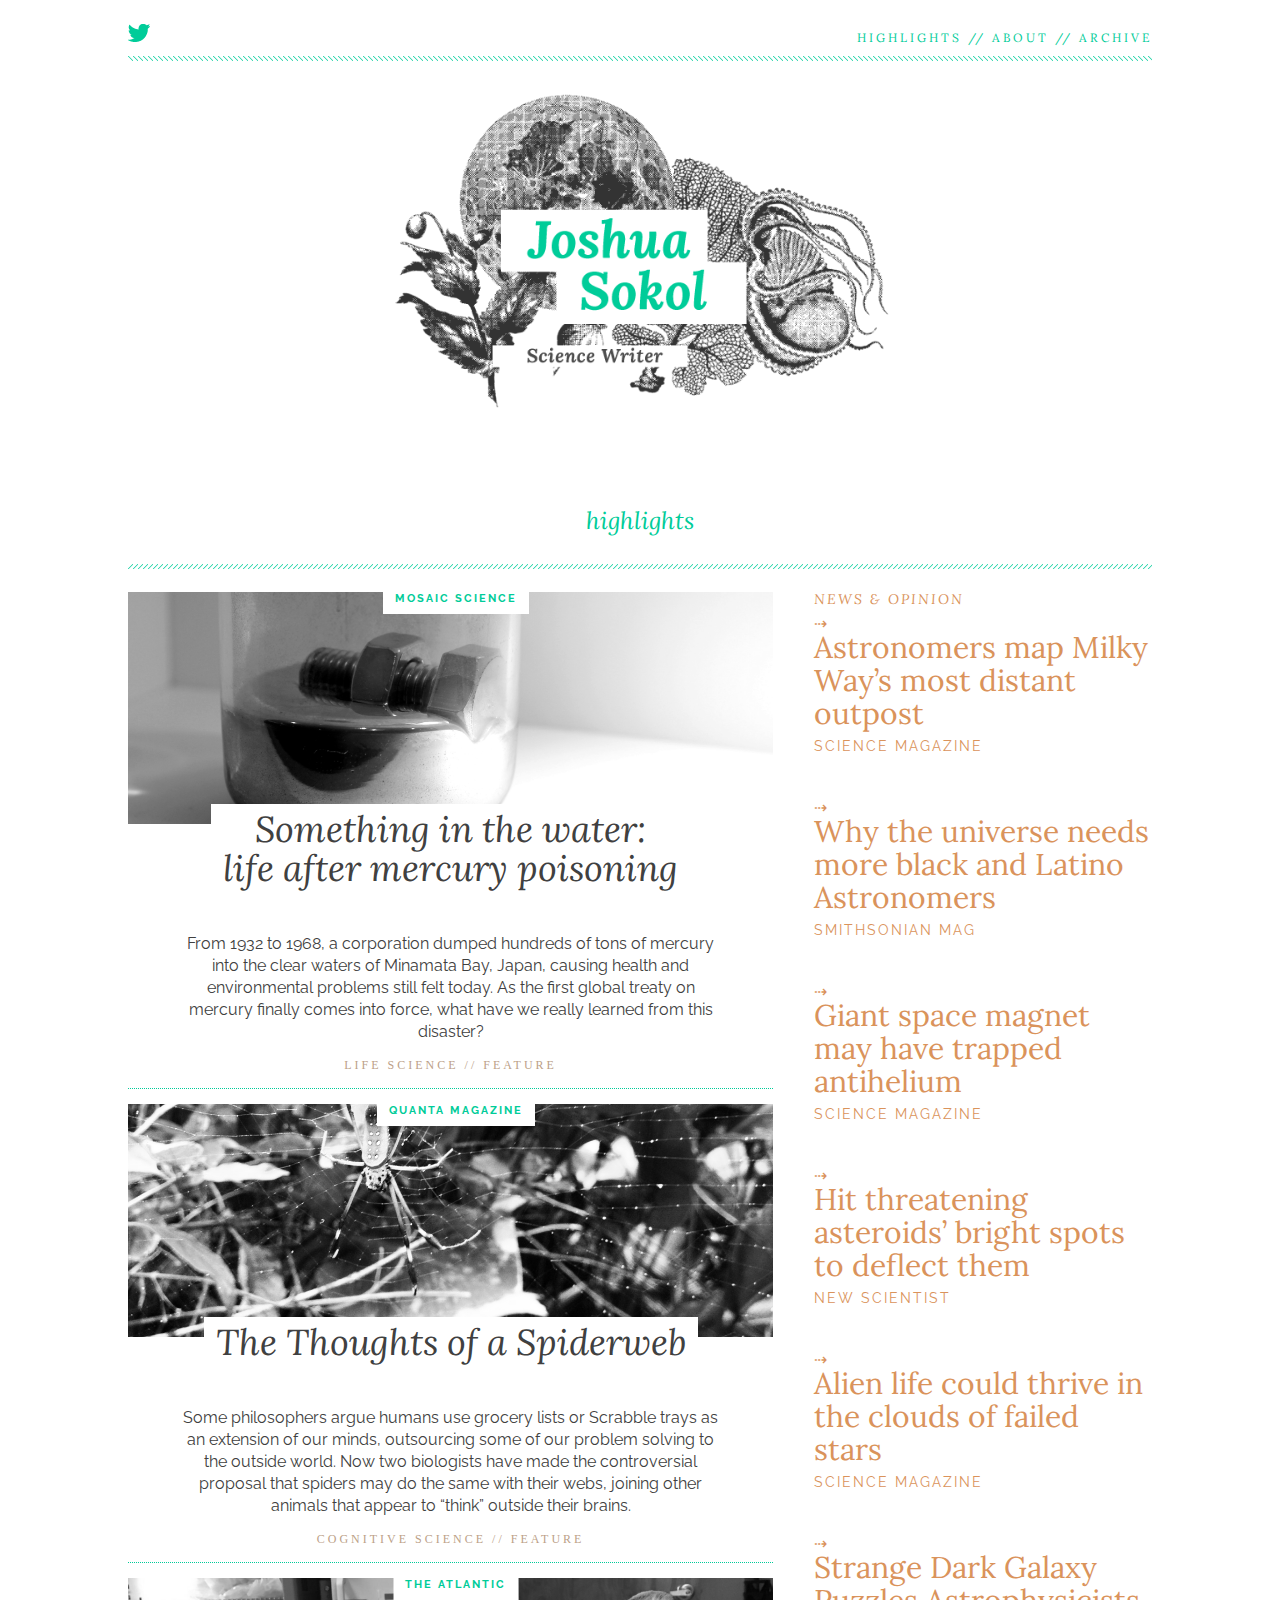
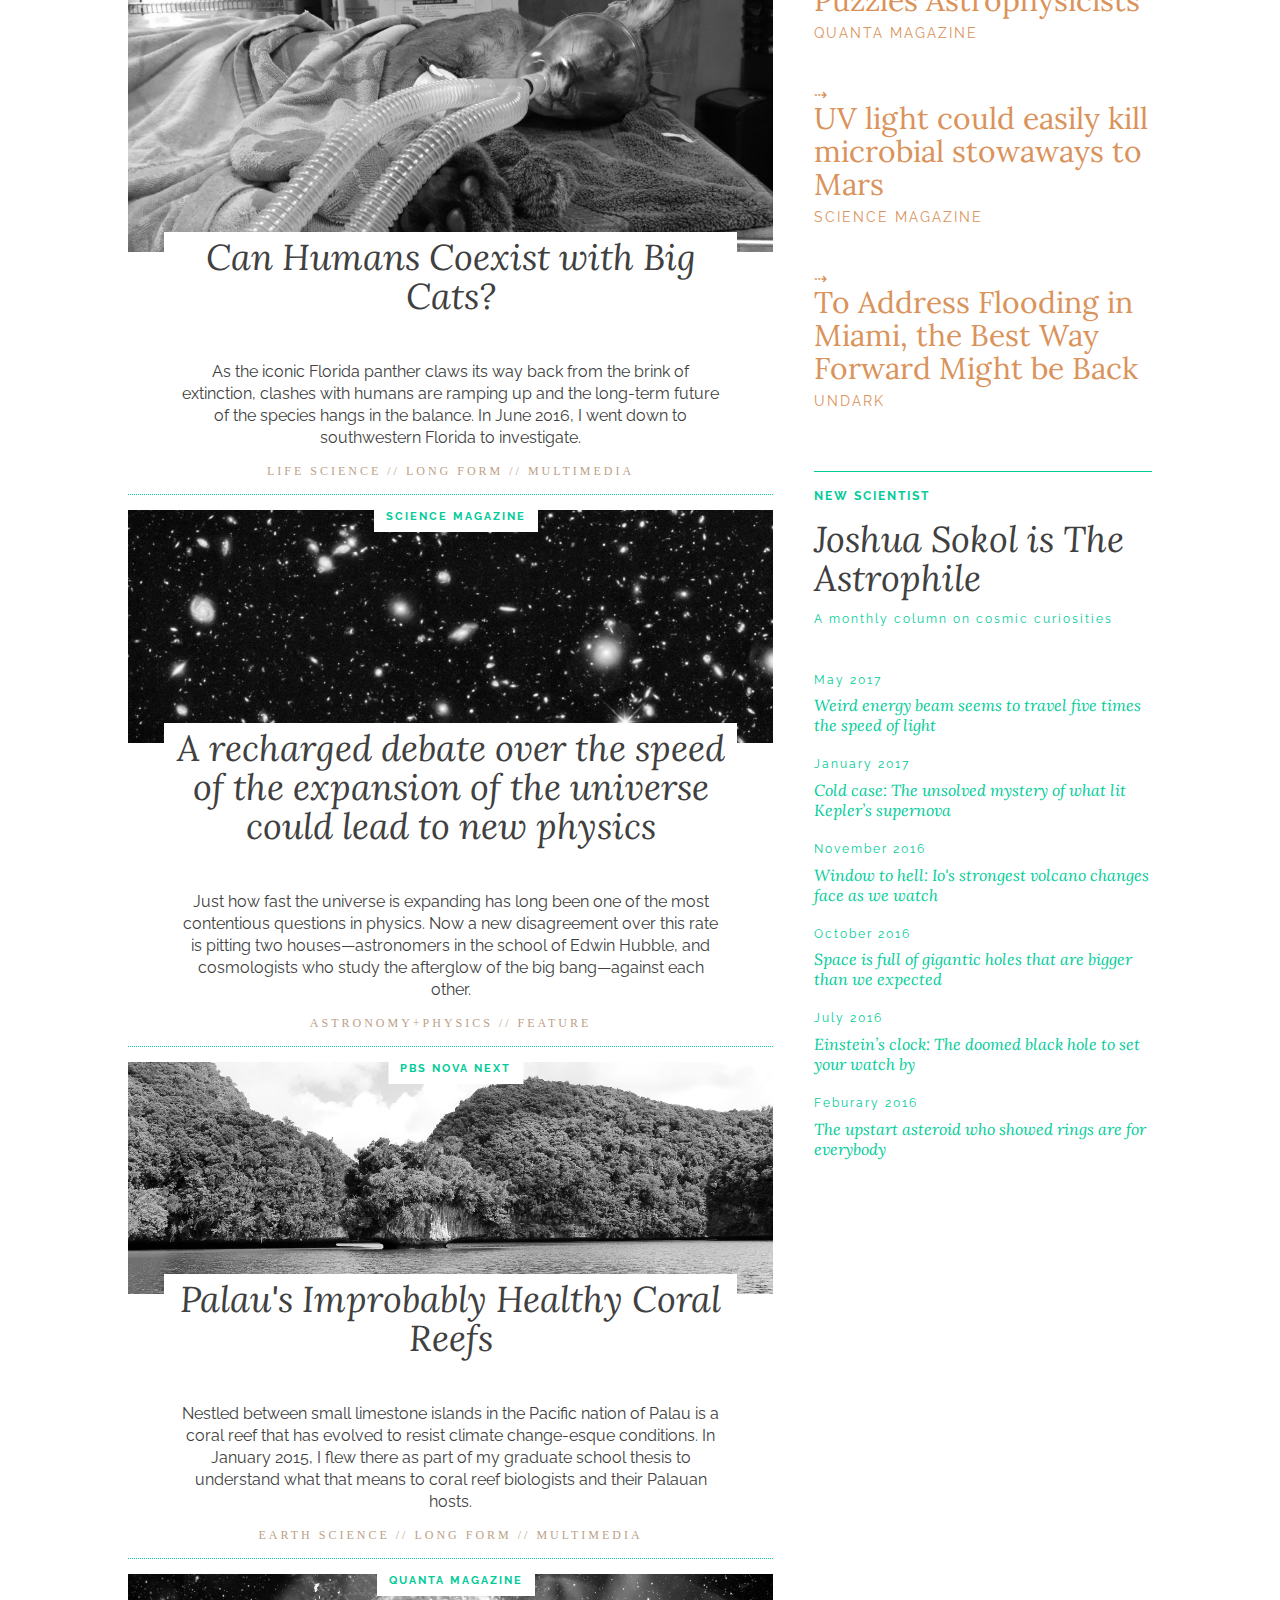
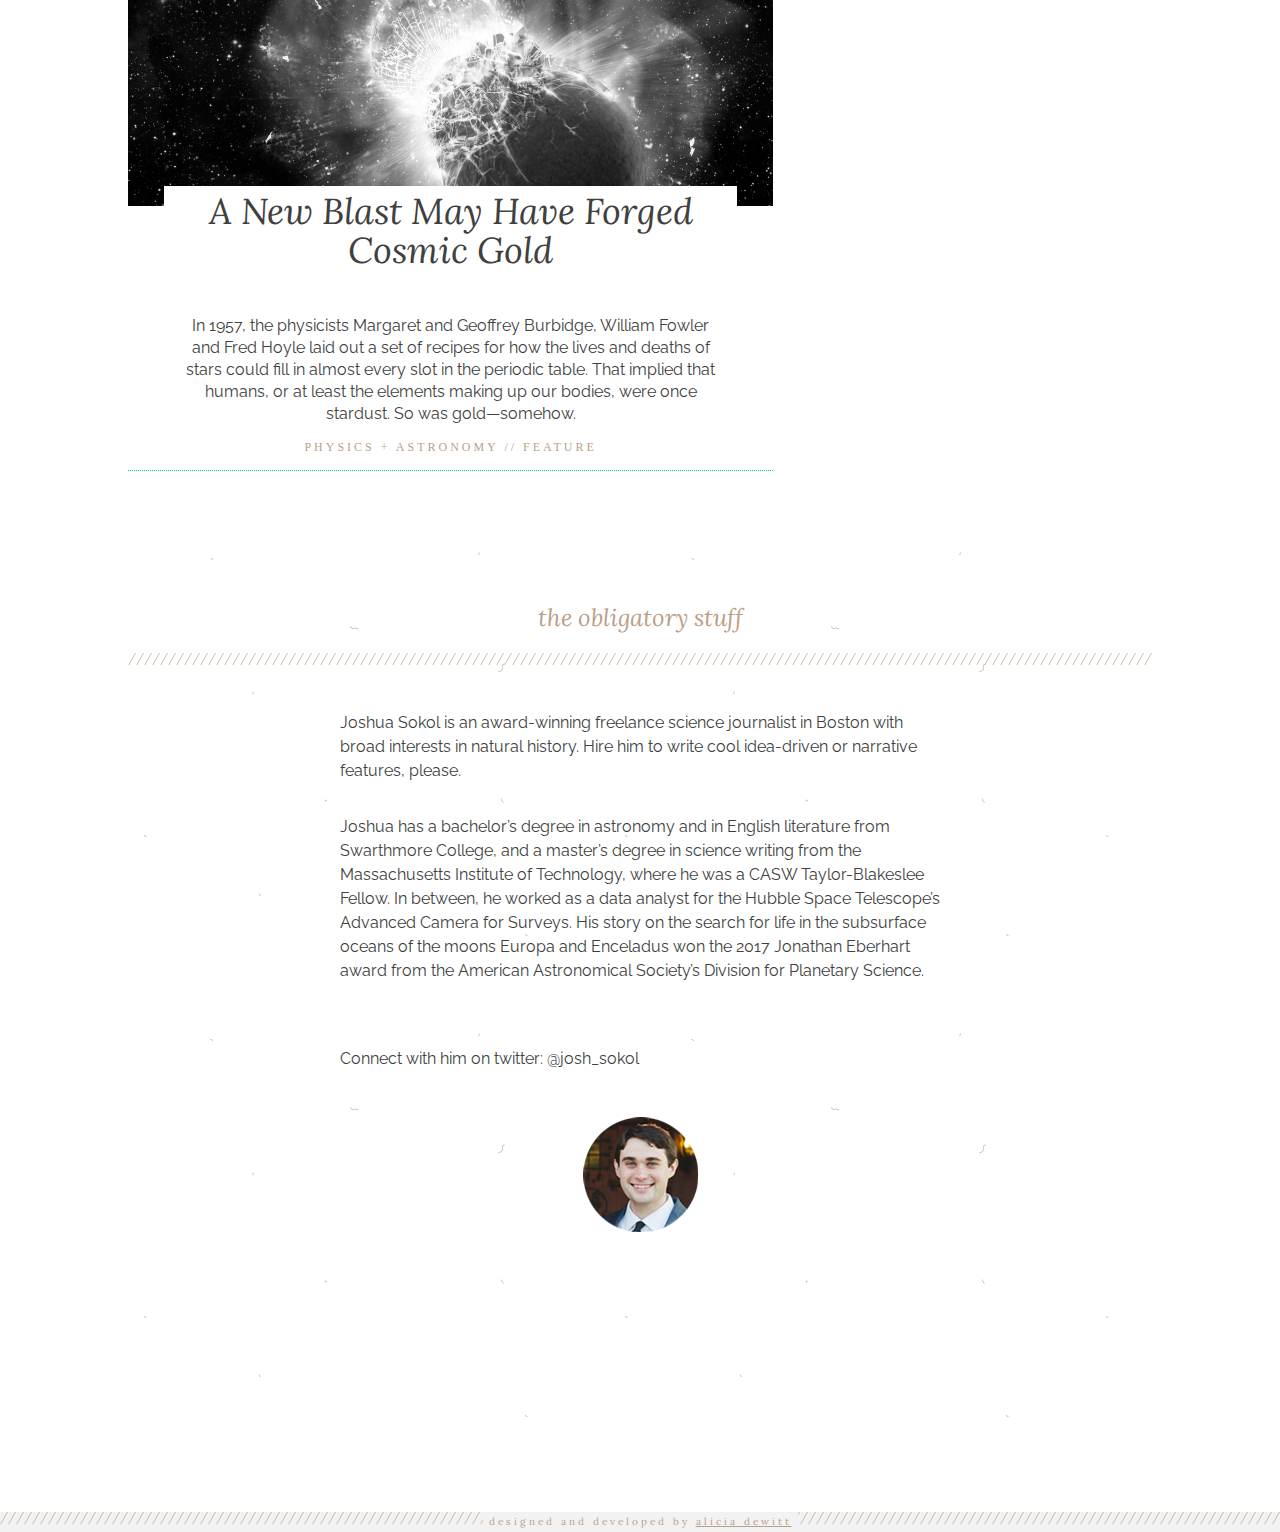
==== index.html @ a5b4899b "first commit" ====
<!DOCTYPE html>
<html>
  <head>
    <meta charset="utf-8">
    <title>Joshua Sokol: Science Writer</title>
    <link rel="stylesheet" type="text/css" href="styles/style.css">
    <link href="https://fonts.googleapis.com/css?family=Lora:400,400i|Raleway:600,400" rel="stylesheet">
    <meta name="viewport" content="width=device-width, initial-scale=1">
    <title></title>
  </head>
  <body>

    <div class='wrapper'>

      <div class="nav">
        <a target="_blank" href=https://twitter.com/josh_sokol><img src="images/Twitter_logo.png"></a>
        <h1 id="hide" class="disappear"><a href="index.html">Joshua Sokol: Science Writer</a></h1>
          <p><a href="#featured">highlights</a> // <a href="#about">about</a> // <a href="archive.html">archive</a></p>
        <hr class="nav">
      </div>

      <img id="banner" style="width:100%; max-width:500px; margin-top:90px;"src="images/header1.png">

      <div id="featured">

        <h2>highlights</h2>

        <hr class="featured">

        <div class="main">
          <div class="clipsA">
            <h3>Mosaic Science</h3>
            <a href="https://mosaicscience.com/story/mercury-poisoning-minamata-disaster-environment" target="_blank"><div class="fullWidth"><img src="images/minamata-mercury.jpg"></div></a>
            <h1><a href="https://mosaicscience.com/story/mercury-poisoning-minamata-disaster-environment" target="_blank">Something in the water:</br>life after mercury poisoning</a></h1>
            <p class="tease-text">From 1932 to 1968, a corporation dumped hundreds of tons of mercury into the clear waters of Minamata Bay, Japan, causing health and environmental problems still felt today. As the first global treaty on mercury finally comes into force, what have we really learned from this disaster?</p>
            <p class="tags">Life Science // Feature</p>
          </div>

          <div class="clipsA">
            <h3>Quanta Magazine</h3>
            <a href="https://www.quantamagazine.org/the-thoughts-of-a-spiderweb-20170523/" target="_blank"><div class="fullWidth"><img src="images/golden-orb-spdr.jpg"></div></a>
            <h1><a href="https://www.quantamagazine.org/the-thoughts-of-a-spiderweb-20170523/" target="_blank">The Thoughts of a Spiderweb</a></h1>
            <p class="tease-text">Some philosophers argue humans use grocery lists or Scrabble trays as an extension of our minds, outsourcing some of our problem solving to the outside world. Now two biologists have made the controversial proposal that spiders may do the same with their webs, joining other animals that appear to “think” outside their brains.</p>
            <p class="tags">Cognitive Science // Feature</p>
          </div>

        <div class="clipsA">
          <h3>The Atlantic</h3>
          <a href="https://www.theatlantic.com/science/archive/2017/03/panthropocene/518664/" target="_blank"><div class="fullWidth"><img src="images/panthropocene.jpg"></div></a>
          <h1><a href="https://www.theatlantic.com/science/archive/2017/03/panthropocene/518664/" target="_blank">Can Humans Coexist with Big Cats?</a></h1>
          <p class="tease-text">As the iconic Florida panther claws its way back from the brink of extinction, clashes with humans are ramping up and the long-term future of the species hangs in the balance. In June 2016, I went down to southwestern Florida to investigate.</p>
          <p class="tags">Life Science // Long Form // Multimedia</p>
        </div>

        <div id="news" class="from-archive">
          <h1 class="archive-h1">News &amp Opinion</h1>
          <div class="from-archive_feat-heads">
            <div class="archive-tease-container">
              <h1 class="large-tease"><a target="_blank" href="http://www.sciencemag.org/news/2017/10/astronomers-map-milky-way-s-most-distant-outpost?utm_source=newsfromscience&utm_medium=twitter&utm_campaign=mapmilkyway-15763">Astronomers map Milky Way’s most distant outpost</h1>
              <h2 class="archive-publication">Science Magazine</a></h2>
            </div>
            <div class="archive-tease-container">
              <h1 class="large-tease"><a target="_blank" href="https://www.smithsonianmag.com/science-nature/how-can-we-give-black-and-latino-astronomers-foundation-reach-stars-180960213/?no-ist">Why the universe needs more black and Latino Astronomers</h1>
              <h2 class="archive-publication">Smithsonian Mag</a></h2>
            </div>
            <div class="archive-tease-container">
              <h1 class="large-tease"><a target="_blank" href="http://www.sciencemag.org/news/2017/04/giant-space-magnet-may-have-trapped-antihelium-raising-idea-lingering-pools-antimatter">Giant space magnet may have trapped antihelium</h1>
              <h2 class="archive-publication">Science Magazine</a></h2>
            </div>
            <div class="archive-tease-container">
              <h1 class="large-tease"><a target="_blank" href="https://www.newscientist.com/article/mg23331104-500-hit-threatening-asteroids-bright-spots-to-deflect-them-from-earth/">Hit threatening asteroids’ bright spots to deflect them</h1>
              <h2 class="archive-publication">New Scientist</a></h2>
            </div>
            <div class="archive-tease-container">
              <h1 class="large-tease"><a target="_blank" href="http://www.sciencemag.org/news/2016/12/alien-life-could-thrive-clouds-failed-stars?utm_source=newsfromscience&utm_medium=twitter&utm_campaign=alienlife-9527">Alien life could thrive in the clouds of failed stars</h1>
              <h2 class="archive-publication">Science Magazine</a></h2>
            </div>
            <div class="archive-tease-container">
              <h1 class="large-tease"><a target="_blank" href="https://www.quantamagazine.org/massive-galaxy-made-of-dark-matter-puzzles-astrophysicists-20160927">Strange Dark Galaxy Puzzles Astrophysicists</h1>
              <h2 class="archive-publication">Quanta Magazine</a></h2>
            </div>
            <div class="archive-tease-container">
              <h1 class="large-tease"><a target="_blank" href="http://www.sciencemag.org/news/2017/03/uv-light-could-easily-kill-microbial-stowaways-mars">UV light could easily kill microbial stowaways to Mars</h1>
              <h2 class="archive-publication">Science Magazine</a></h2>
            </div>
            <div class="archive-tease-container">
              <h1 class="large-tease"><a target="_blank" href="https://undark.org/article/miami-flood-climate-change-waterways-everglades/">To Address Flooding in Miami, the Best Way Forward Might be Back</h1>
              <h2 class="archive-publication">Undark</a></h2>
            </div>
          </div>
        </div>

        <div class="clipsA">
          <h3>Science Magazine</h3>
          <a href="https://www.sciencemag.org/news/2017/03/recharged-debate-over-speed-expansion-universe-could-lead-new-physics" target="_blank"><div class="fullWidth"><img src="images/HubbleUltraDeepField.jpg"></div></a>
          <h1><a href="https://www.sciencemag.org/news/2017/03/recharged-debate-over-speed-expansion-universe-could-lead-new-physics" target="_blank">A recharged debate over the speed of the expansion of the universe could lead to new physics</a></h1>
          <p class="tease-text">Just how fast the universe is expanding has long been one of the most contentious questions in physics. Now a new disagreement over this rate is pitting two houses&mdash;astronomers in the school of Edwin Hubble, and cosmologists who study the afterglow of the big bang&mdash;against each other.</p>
          <p class="tags">Astronomy+Physics // Feature</p>
        </div>

        <div class="clipsA">
          <h3>PBS NOVA Next</h3>
          <a href="https://www.pbs.org/wgbh/nova/next/nature/acidic-coral-refugia/" target="_blank"><div class="fullWidth"><img src="images/palau-reefs.jpg"></div></a>
          <h1><a href="https://www.pbs.org/wgbh/nova/next/nature/acidic-coral-refugia/" target="_blank">Palau's Improbably Healthy Coral Reefs</a></h1>
          <p class="tease-text">Nestled between small limestone islands in the Pacific nation of Palau is a coral reef that has evolved to resist climate change-esque conditions. In January 2015, I flew there as part of my graduate school thesis to understand what that means to coral reef biologists and their Palauan hosts.</p>
          <p class="tags">Earth Science // Long Form // Multimedia</p>
        </div>

        <div class="clipsA">
          <h3>Quanta Magazine</h3>
          <a href="https://www.quantamagazine.org/20170323-where-did-gold-come-from-neutron-stars-or-supernovas/" target="_blank"><div class="fullWidth"><img src="images/cfa-harvard-gold.jpg"></div></a>
          <h1><a href="https://www.quantamagazine.org/20170323-where-did-gold-come-from-neutron-stars-or-supernovas/" target="_blank">A New Blast May Have Forged Cosmic Gold</a></h1>
          <p class="tease-text">In 1957, the physicists Margaret and Geoffrey Burbidge, William Fowler and Fred Hoyle laid out a set of recipes for how the lives and deaths of stars could fill in almost every slot in the periodic table. That implied that humans, or at least the elements making up our bodies, were once stardust. So was gold&mdash;somehow.</p>
          <p class="tags">Physics + Astronomy // Feature</p>
        </div>

        <div id="astrophile" class="threeColumn">
          <div class="indivColumn">
            <h3>New Scientist</h3>
            <h1><a href="https://www.newscientist.com/article-type/astrophile/" target="_blank">Joshua Sokol is The Astrophile</a></h1>
            <p>A monthly column on cosmic curiosities</p>
            <br><br>
          </div>
          <div class="indivColumn">
            <p>May 2017</p>
            <h2><a href="https://www.newscientist.com/article/2131889-weird-energy-beam-seems-to-travel-five-times-the-speed-of-light/" target="_blank">Weird energy beam seems to travel five times the speed of light</a></h2>
            <p>January 2017</p>
            <h2><a href="https://www.newscientist.com/article/2118054-cold-case-the-unsolved-mystery-of-what-lit-keplers-supernova/" target="_blank">Cold case: The unsolved mystery of what lit Kepler’s supernova</a></h2>
            <p>November 2016</p>
            <h2><a href="https://www.newscientist.com/article/2113305-window-to-hell-ios-strongest-volcano-changes-face-as-we-watch/" target="_blank">Window to hell: Io's strongest volcano changes face as we watch</a></h2>
          </div>
          <div class="indivColumn">
            <p>October 2016</p>
            <h2><a href="https://www.newscientist.com/article/2109398-space-is-full-of-gigantic-holes-that-are-bigger-than-we-expected/" target="_blank">Space is full of gigantic holes that are bigger than we expected</a></h2>
            <p>July 2016</p>
            <h2><a href="https://www.newscientist.com/article/2097722-einsteins-clock-the-doomed-black-hole-to-set-your-watch-by/" target="_blank">Einstein’s clock: The doomed black hole to set your watch by</a></h2>
            <p>Feburary 2016</p>
            <h2><a href="https://www.newscientist.com/article/2121755-the-upstart-asteroid-who-showed-rings-are-for-everybody/" target="_blank">The upstart asteroid who showed rings are for everybody</a></h2>
          </div>
        </div>

      </div>

      </div>

      <div id="about">
        <h2>the obligatory stuff</h2>
        <hr class="about">
        <p>Joshua Sokol is an award-winning freelance science journalist in Boston with broad interests in natural history. Hire him to write cool idea-driven or narrative features, please.</p>
        <p>Joshua has a bachelor’s degree in astronomy and in English literature from Swarthmore College, and a master’s degree in science writing from the Massachusetts Institute of Technology, where he was a CASW Taylor-Blakeslee Fellow. In between, he worked as a data analyst for the Hubble Space Telescope’s Advanced Camera for Surveys. His story on the search for life in the subsurface oceans of the moons Europa and Enceladus won the 2017 Jonathan Eberhart award from the American Astronomical Society’s Division for Planetary Science.<p>
        <p>Connect with him on twitter: <a target="_blank" href="https://twitter.com/josh_sokol">@josh_sokol</a></p>
        <img class="about_headshot-img" width="115px"src="images/headshot1.png">
      </div>

      <div class="footer">
        <p>designed and developed by <a target="_blank" href="http://www.aliciadewitt.com/">alicia dewitt</a></p>
      </div>

    </div>

    <script src="scripts/scrolling.js"></script>

  </body>
</html>
---- styles/style.css ----
* {
  text-rendering: optimizeLegibility;
  -webkit-font-smoothing: antiAliased;
}
.wrapper {
  width: 100%;
  box-sizing: border-box;
  display: flex;
  flex-direction: column;
  align-items: center;
  position: absolute;
  top:0;
  left:0;
}

h1{
  font-family: 'Lora', serif;
  font-weight: 400;
  font-size: 36pt;
  line-height: 39pt;
  color: #404040;
}
h2{
  margin-top:130px;
  width: 100%;
  text-align: center;
  font-family: 'Lora', serif;
  font-weight: 400;
  font-size: 18pt;
  font-style: italic;
  color: #00cc99;
}

h2 a:link{
  color: #00cc99;
  text-decoration: none;
}
h2 a:visited{
  color: #00cc99;
  text-decoration: none;
}
h2 a:hover{
  color: #404040;
  text-decoration: underline;
}

a:link{
  color: #404040;
}

/*Styling for header and navigation*/

div.nav{
  height: auto;
  width: 100%;
  background-color: #fff;
  position: fixed;
  display: flex;
  flex-direction: column;
  flex-wrap:nowrap;
  justify-content: space-between;
  align-items: center;
  padding-top: 20px;
  box-sizing: border-box;
  z-index: 1000;
  left:0;
  right:0;
  margin:auto;
}

.nav h1{
  font-family: 'Lora', serif;
  font-weight: 400;
  font-size: 9pt;
  letter-spacing: 3px;
  text-transform: uppercase;
  line-height: 9pt;
  padding-top: 10px;
  margin:0;
  color: #00cc99;
}
.appear {
  animation-name: fadein;
  animation-duration: 1.5s;
}
@keyframes fadein {
  0% {opacity: 0;}
  25% {opacity: 0;}
  50% {opacity: .75;}
  100% {opacity: 1;}
}
.disappear {
  visibility: hidden;
}

.nav a:link{
  font-family: 'Lora', serif;
  font-size: 9pt;
  line-height: 9pt;
  text-transform: uppercase;
  letter-spacing: 3px;
  color: #00cc99;
  text-decoration: none;
}
.nav a:visited{
  color: #00cc99;
  text-decoration: none;
}
.nav a:hover{
  color: #404040;
  text-decoration: underline;
}
.nav p{
  font-family: 'Lora', serif;
  font-size: 9pt;
  line-height: 9pt;
  text-transform: uppercase;
  letter-spacing: 3px;
  color: #00cc99;
}
.nav img{
  width:22px;
  height: 19px;
  max-width: 100%;
}

#featured{
  display: flex;
  flex-wrap: wrap;
  padding-top: 61px;
}

div.clipsA{
  width: 100%;
  display: flex;
  flex-direction: column;
  flex-wrap: nowrap;
  align-items: center;
  padding: 15px 0px 0px 0px;
  margin-bottom: 30px;
}

.clipsA h1 {
  font-family: 'Lora', serif;
  font-style: italic;
  font-weight: 400;
  font-size: 34px;
  text-align: center;
  line-height: 40px;
  color: #404040;
  background-color: #fff;
  display: inline;
  position: relative;
  margin-top: -20px;
  z-index: 200;
  padding: 6px 12px;
  max-width: 85%;
}
.clipsA h3 {
  font-family: 'Raleway', sans-serif;
  text-transform: uppercase;
  font-size: 8pt;
  letter-spacing: 2px;
  text-align: center;
  line-height: 20px;
  color: #00cc99;
  background-color: #fff;
  margin-top:-10px;
  left: 50%;
  transform: translateX(-50%);
  padding: 6px 12px;
  z-index: 100;
  position: absolute;
}
p.tags{
  text-transform: uppercase;
  text-align: center;
  color: #bc9f88;
  letter-spacing: 3px;
  font-size: 9pt;
  padding: 0px 0px 15px 0px;
  margin: auto;
  width:85%;
  border-bottom: 1.2px dotted #00cc99;
}
p.tease-text {
  font-family: 'Raleway', sans-serif;
  font-size: 16px;
  text-align: center;
  line-height: 22px;
  color: #404040;
  padding: 15px 0px;
  width: 85%;
  margin:auto;
}
.clipsA h1 a:link{
  color: #404040;
  text-decoration: none;
  font-weight: 400;
}
.clipsA h1 a:visited{
  color: #404040;
  text-decoration: none;
  font-weight: 400;
}
.clipsA h1 a:hover{
  color: #da935b;
  text-decoration: underline;
  font-weight: 400;
}

div.fullWidth{
  width: 100%;
  height: auto;
  background-color: #00cc99;
  margin-top: 0;
  z-index: 50;
  position: relative;
}
div.fullWidth img{
  width:100%;
  height:auto;
  filter: grayscale(100%);
  display: block;
  transition-duration: .5s;
}
div.fullWidth img:hover{
  width:100%;
  height:auto;
  filter: grayscale(100%);
  opacity: .5;
}

/*the big from-the-archive teases*/
.from-archive {
  width: 85%;
  margin: auto;
  padding: 15px 0px;
}

.archive-h1 {
  text-transform: uppercase;
  font-size: 14px;
  font-style: italic;
  font-family: 'Lora', serif;
  margin-top: 0;
  line-height: 14px;
  letter-spacing: 2px;
  color: #da935b;
}

.large-tease {
  font-size: 24px;
  font-family: 'Lora', serif;
  color: #da935b;
  line-height: 1.1;
  font-weight: 200;
  margin: 0;
}

.large-tease::before {
  content: '⇢';
  display: block;
  font-size: 16px;
  line-height: 16px;
  color: #da935b;
}

.from-archive h2 {
  margin: 0;
  font-family: 'Raleway', sans-serif;
  font-size: 14px;
  font-style: normal;
  text-align: left;
  padding: 8px 0px 45px 0px;
  text-transform: uppercase;
  letter-spacing: 2px;
}

.from-archive a:link {
  text-decoration: none;
  color: #da935b;
}

.from-archive a:visited {
  text-decoration: none;
  color: #da935b;
}

.from-archive a:hover {
  text-decoration: none;
  background-color: #da935b;
  color: #fff;
}

/*This is the styling for astrophile*/
div.threeColumn{
  display:flex;
  flex-direction: row;
  flex-wrap: wrap;
  width: 85%;
  margin:auto;
  justify-content: space-between;
  padding:30px 0px 15px 0px;
}
div.threeColumn h1{
  font-family: 'Lora', serif;
  font-style: italic;
  font-weight: 400;
  font-size: 24pt;
  text-align: left;
  line-height: 28pt;
  color: #404040;
  margin:0;
  padding: 6px 0px 12px 0px;
}
div.threeColumn h1 a:link{
  color:#404040;
  text-decoration: none;
}
div.threeColumn h1 a:visited{
  color:#404040;
  text-decoration: none;
}
div.threeColumn h1 a:hover{
  color:#00cc99;
  text-decoration: underline;
}
div.threeColumn h2 {
  text-align: left;
  font-family: 'Lora', serif;
  font-weight: 400;
  font-size: 12pt;
  font-style: italic;
  color: #00cc99;
  margin:0;
  padding-bottom:20px;
}
div.threeColumn h3{
  font-family: 'Raleway', sans-serif;
  text-transform: uppercase;
  font-size: 9pt;
  letter-spacing: 2px;
  text-align: left;
  line-height: 14pt;
  color: #00cc99;
  padding-bottom: 6pt;
  margin:0;
}
div.threeColumn p{
  font-family: 'Raleway', sans-serif;
  text-align: left;
  line-height: 14pt;
  color: #00cc99;
  letter-spacing: 2px;
  font-size: 9pt;
  padding-bottom: 6px;;
  margin: 0;
}

/*This is styling for the bio*/
#about{
  background-image: url("../images/about-background.png");
  width: 100%;
  min-height: 100vh;
  margin-top: 40px;
  padding-top: 61px;
  display: flex;
  flex-direction: column;
  align-items: center;
  margin-bottom: 60px;
  position: relative;
}
#about h2{
  color:#bc9f88;
}
#about p{
  font-size: 16px;
  line-height: 1.5;
  font-family: 'Raleway', sans-serif;
  color: #404040;
  width: 85%;
  max-width: 600px;
  padding:0px 15px;
}
.about_headshot-img {
  margin: 30px auto;
}
#about a:link{
  color: #404040;
  text-decoration: none;
}
#about a:visited{
  color: #404040;
  text-decoration: none;
}
#about a:hover{
  color: #bc9f88;
  text-decoration: none;
}

/*styling for all HRs*/
hr.featured {
  width:100%;
  height: 5px;
  background: url("../images/hr1.png") repeat-x 0 0;
  border: 0;
}
hr.nav {
  width:100%;
  height: 5px;
  padding: 0;
  margin:0;
  background: url("../images/hr2.png") repeat-x 0 0;
  border: 0;
}
hr.about {
  width:100%;
  height: 12px;
  padding: 0;
  margin: 0 0 30px 0;
  background: url("../images/hr3.png") repeat-x 0 0;
  border: 0;
}

/*styling for credit aliciadewitt.com*/
div.footer {
  background-color: #f2f2f2;
  background-image: url(../images/hr3.png);
  background-repeat: repeat-x;
  width: 100%;
  position:absolute;
  bottom:0;
  height:auto;
  display:flex;
  flex-direction: column;
  align-items: center;
  justify-content: center;
}
div.footer p{
  margin:0;
  font-family: 'Lora', serif;
  font-size: 10px;
  line-height: 20px;
  padding: 0px 6px;
  letter-spacing: 3px;
  color: #bc9f88;
  background-color: #f2f2f2;
  text-align: center;
}
div.footer a:link{
  color: #bc9f88;
}
div.footer a:visited{
  color: #bc9f88;
}
div.footer a:hover{
  color: #404040;
}


@media only screen and (min-width: 768px) {
  /* For tablets: */

  /*Styling for navgation*/
  div.nav{
    width: 90%;
    flex-direction: row;
    flex-wrap: wrap;
    justify-content: space-between;
    align-items: baseline;
  }
  div.nav h1{
    padding-top:0px;
  }

  /*Styling for biggest container*/
  #featured {
    width: 90%;
    margin:auto;
    display: flex;
    flex-direction: row;
    justify-content: space-between;
  }

  h2 {
    margin-top: 30px;
  }

  /*styling for from-the-archive big teases*/
  .from-archive {
    width: 100%;
  }
  .from-archive_feat-heads {
    display: flex;
    flex-wrap: wrap;
    flex-direction: row;
    width: 100%;
    justify-content: space-between;
  }
  .archive-tease-container {
    width: 48%;
  }
  .large-tease {
    font-size: 30px;
  }

  /*stlying for Astrophile*/
  div.threeColumn {
    width:100%;
    margin:auto;
  }
  div.threeColumn h1 {
    font-size: 36px;
    line-height: 39px;
  }
  div.indivColumn {
    width:30%;
  }

  /*stlying for featured clips divs*/
  .clipsA{
    margin:auto;
  }

  /*stlying for featured clips typography*/
  .clipsA h1 {
    font-size: 36px;
    line-height: 39px;
  }
  p.clipsA {
    font-family: 'Raleway', sans-serif;
    padding: 15px 0px 5px 0px;
    width: 100%;
  }
  p.tags {
    width: 100%;
  }

  /*Styling for bio part*/
  #about{
    width:90%;
  }

  @media only screen and (min-width: 1100px) {
      /* For desktop: */

      /*Styling for header and navigation*/
      div.nav{
        width: 80%;
        z-index: 500;
      }
      h1.center{
        position: sticky;
      }

      /*styling for the meat of the page*/
      #featured {
        display: flex;
        flex-direction: row;
        flex-wrap: wrap;
        justify-content: space-between;
        align-items: flex-start;
        width: 80%;
        position: relative;
      }
      .main {
        width: 100%;
        padding: 0px;
        display: flex;
        flex-direction: row;
        flex-wrap: wrap;
      }

      p.tags {
        width: 100%;
      }

      /*stlying for individual featured clips divs*/
      div.clipsA {
        width: 63%;
        margin: 0;
      }

      .clipsA h3 {
        left: 32%;
      }

      /*From the archive*/
      .from-archive {
        display: block;
        width: 33%;
        right: 0;
        position: absolute;
      }
      .from-archive_feat-heads {
        display: block;
      }
      .archive-tease-container {
        width: 100%;
      }

      /*stlying for Astrophile*/

      div.threeColumn{
        width: 33%;
        position: absolute;
        right: 0;
        top: 1000px;
        margin: 15px 0px;
        padding: 15px 0px;
        display: flex;
        flex-direction: column;
        border-top: 1px solid #00cc99;
      }
      div.threeColumn h1{
        font-size: 36px;
        line-height: 39px;
      }
      div.indivColumn{
        width:100%;
      }

      /*stlying for Bio*/
      #about{
        width: 80%;
      }
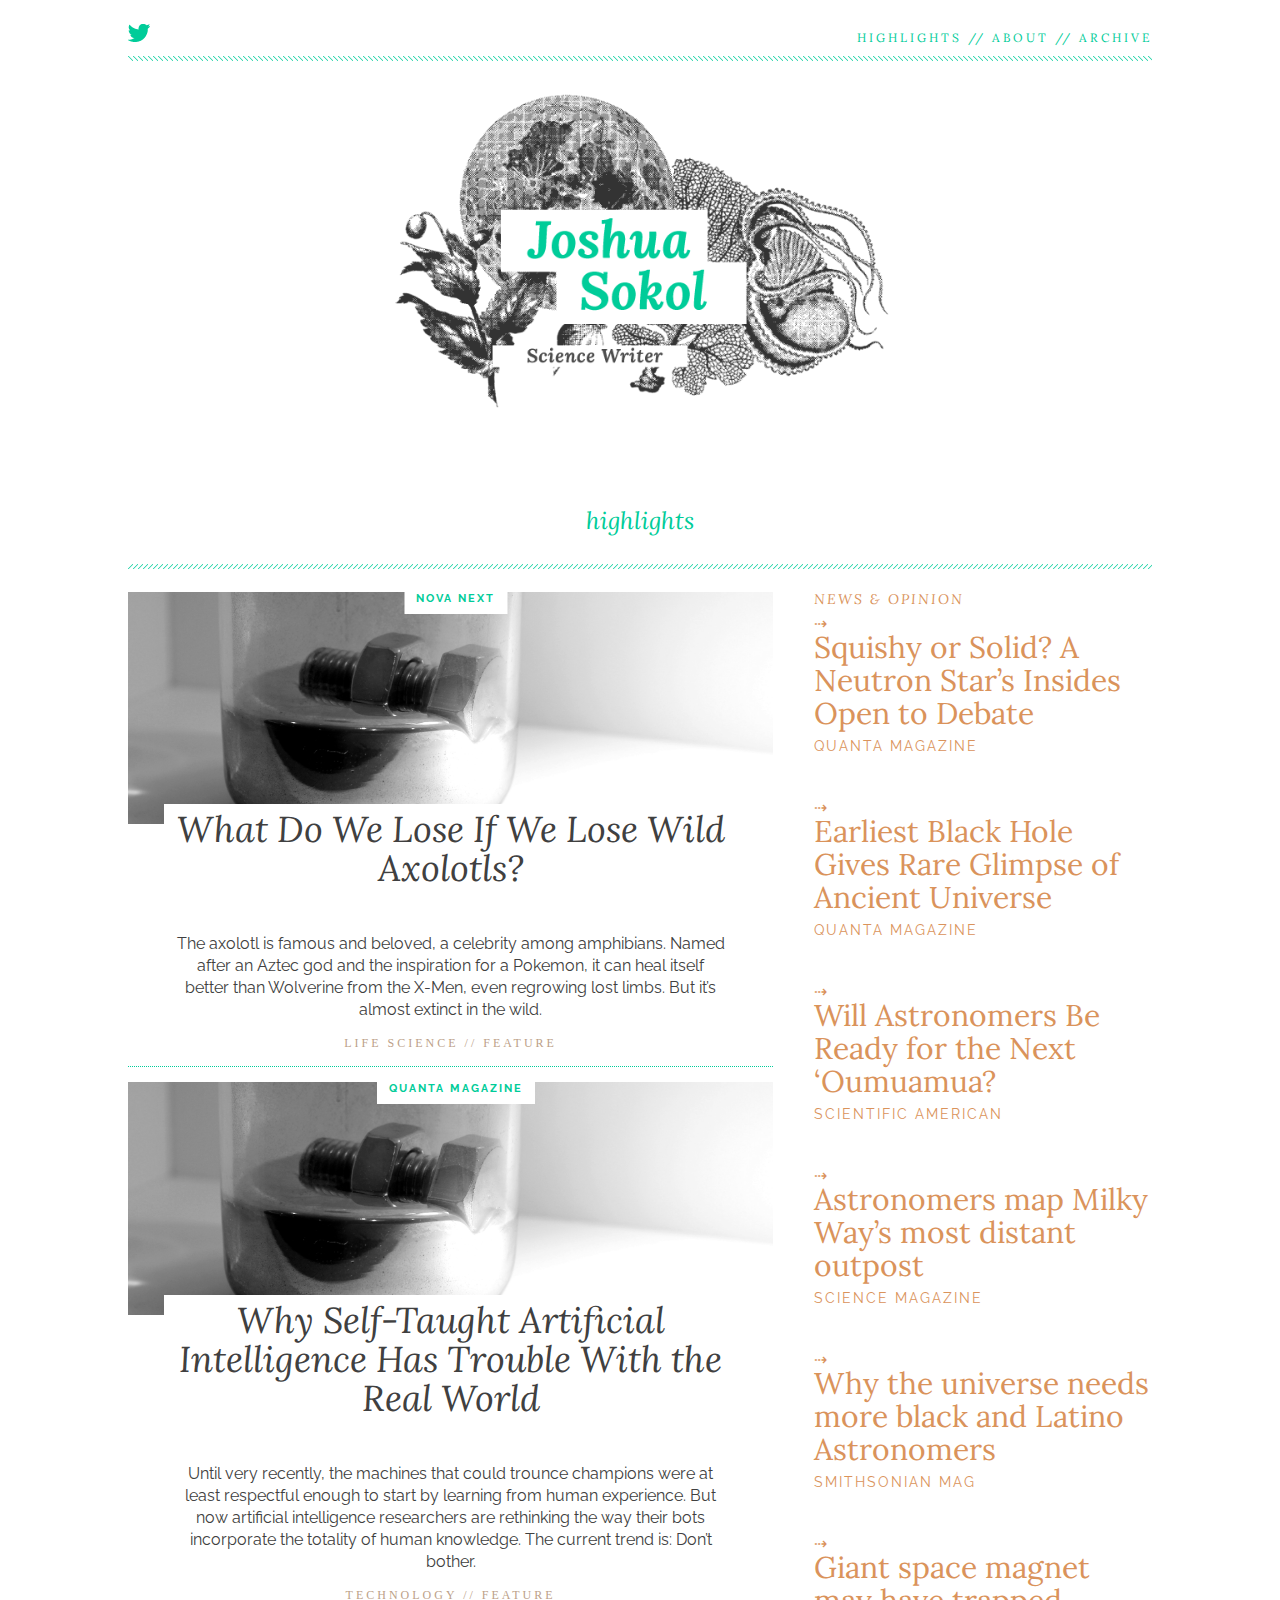
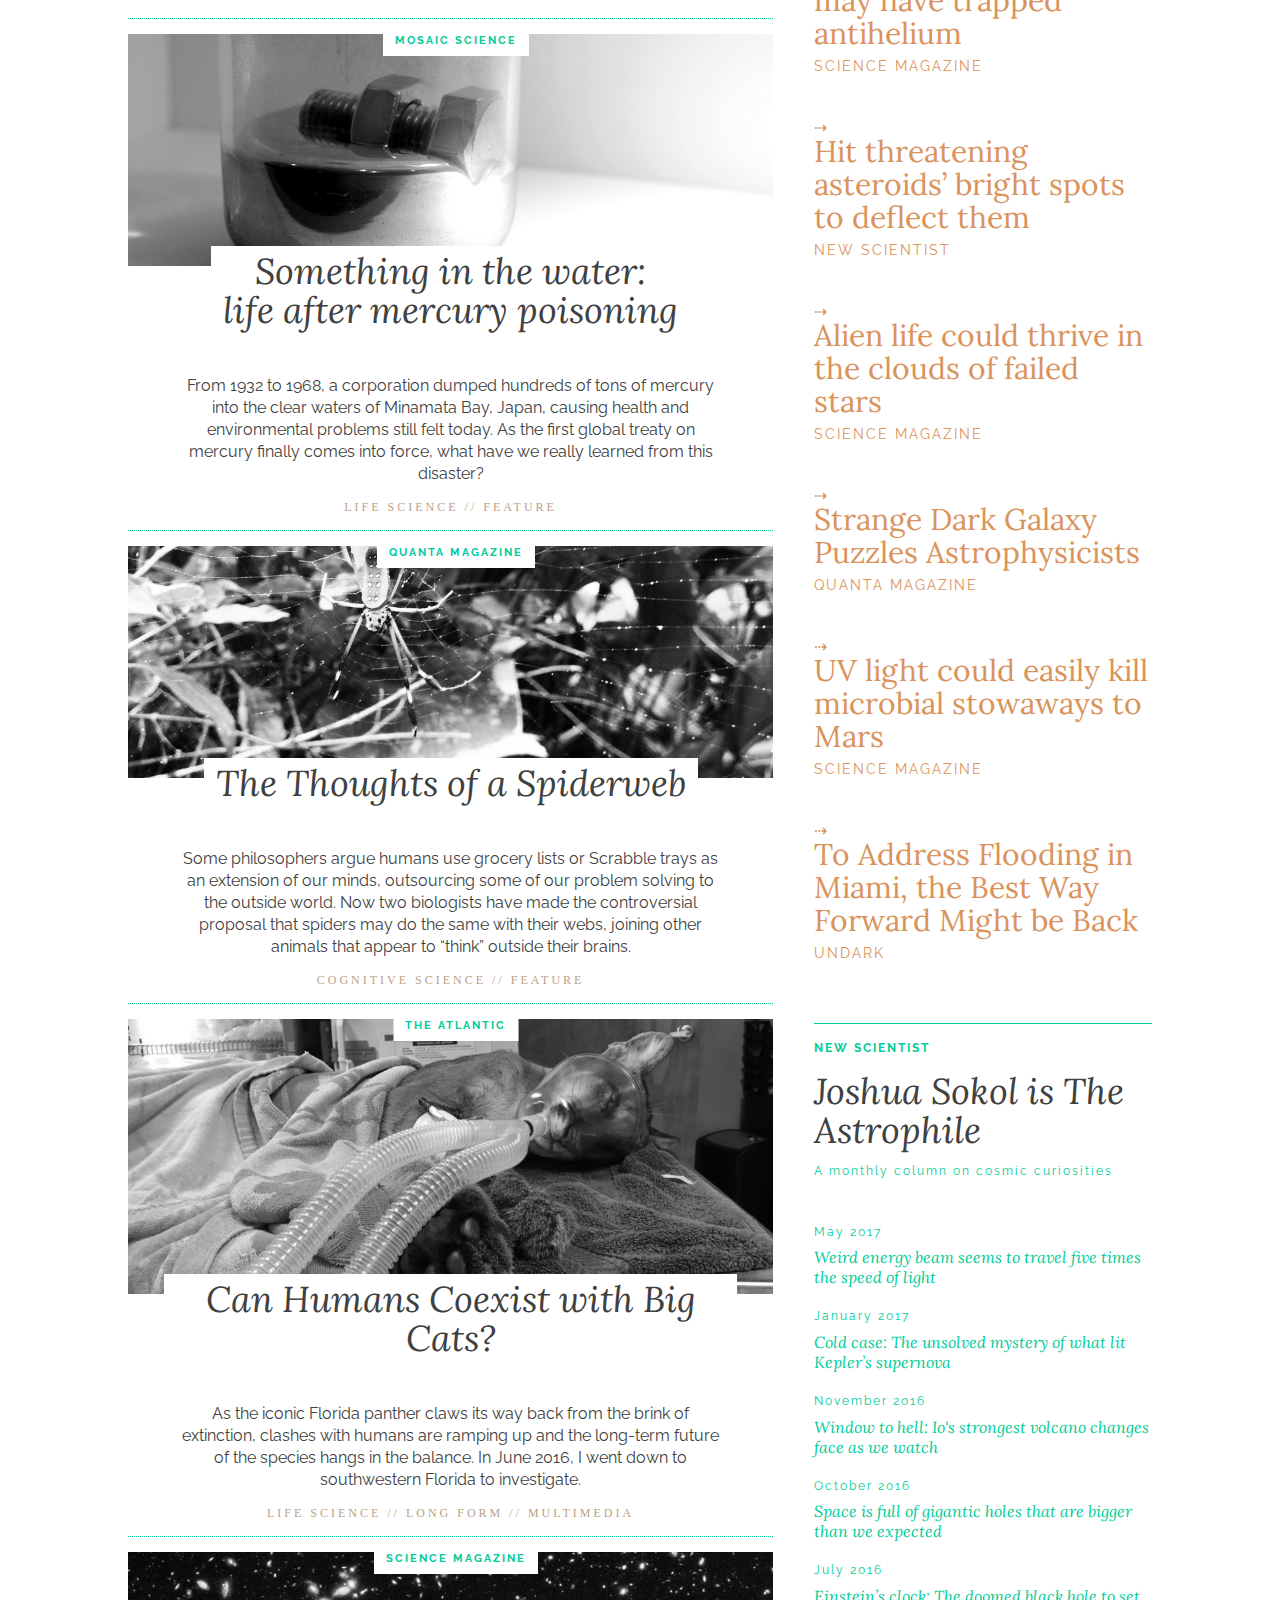
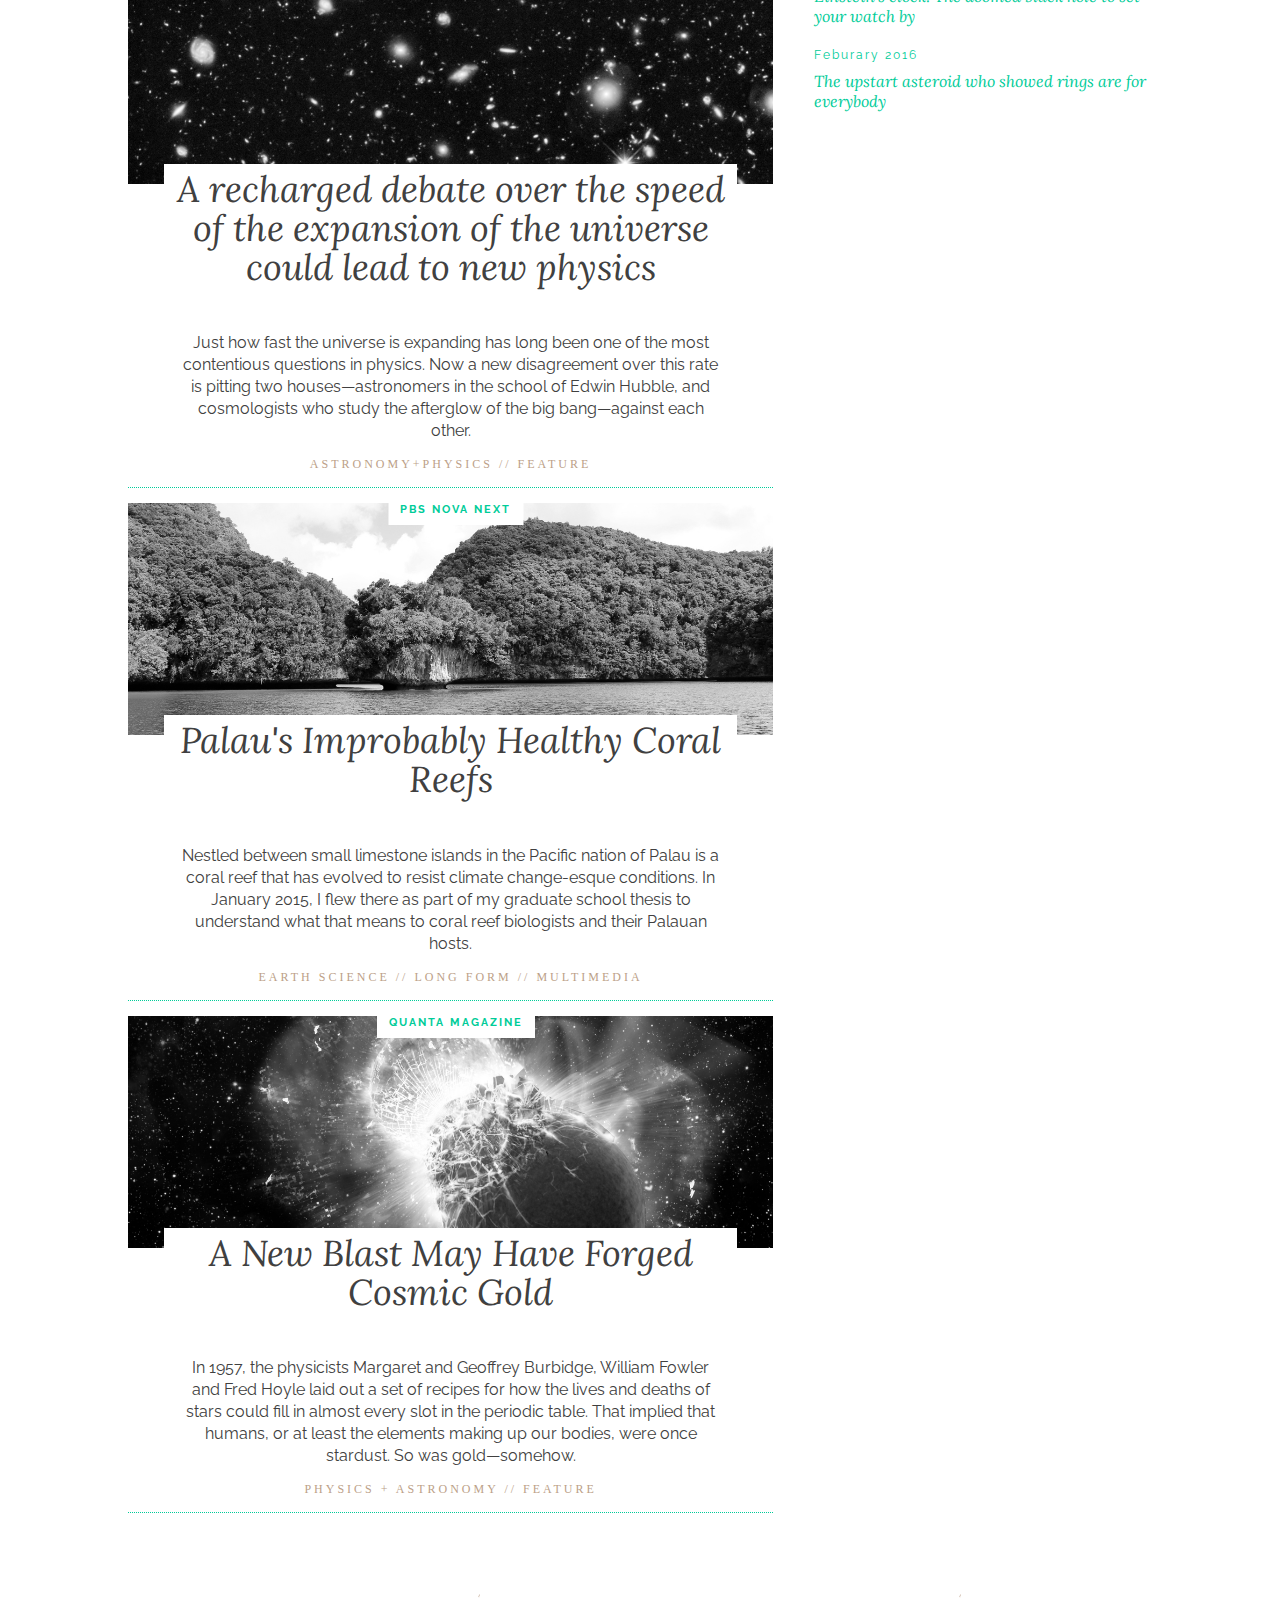
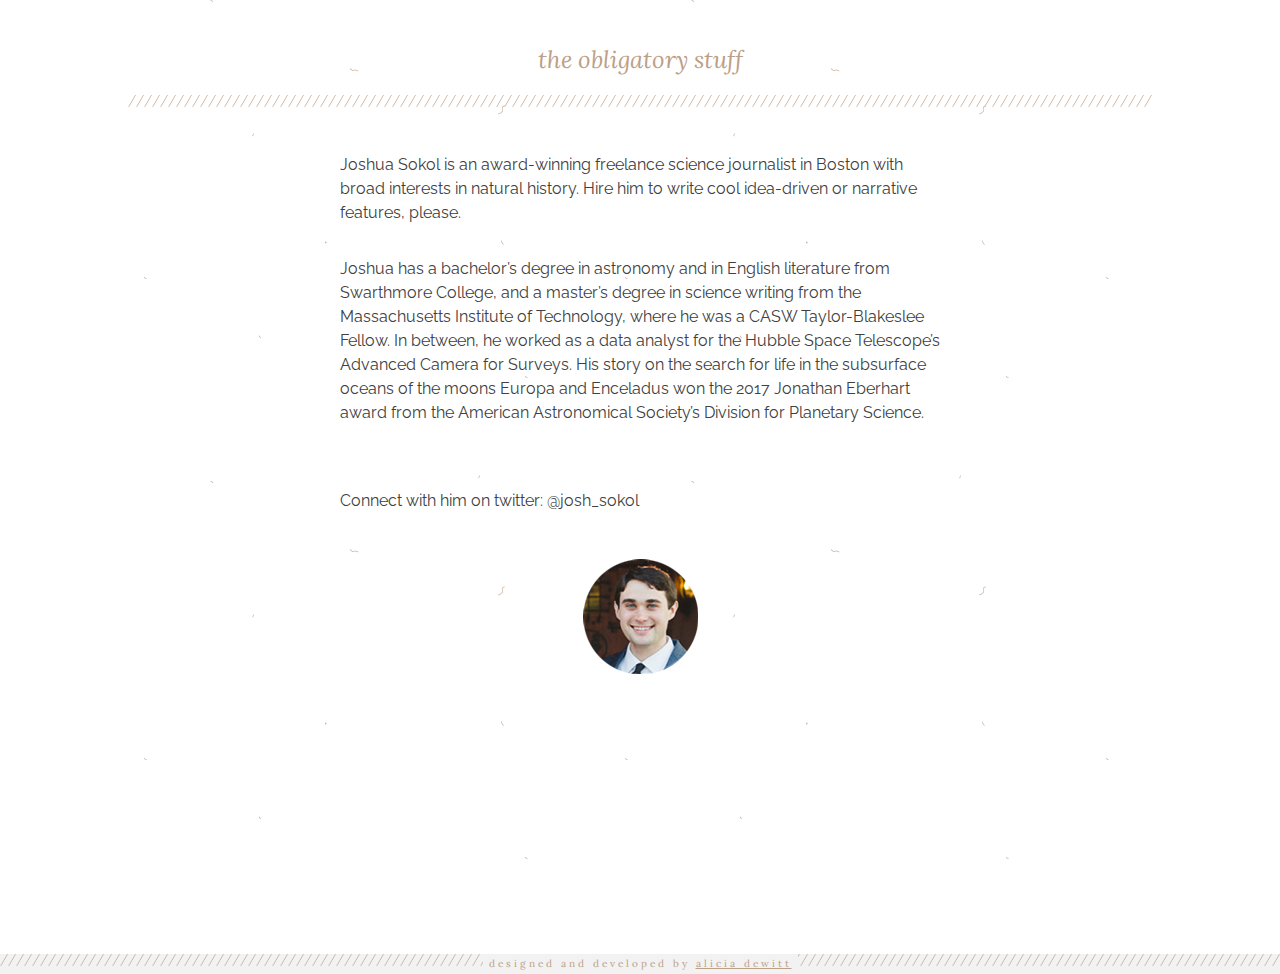
==== commit 034fe897: "new links and copy" ====
--- a/index.html
+++ b/index.html
@@ -29,6 +29,22 @@
 
         <div class="main">
           <div class="clipsA">
+            <h3>NOVA Next</h3>
+            <a href="http://www.pbs.org/wgbh/nova/next/nature/saving-axolotls/" target="_blank"><div class="fullWidth"><img src="images/minamata-mercury.jpg"></div></a>
+            <h1><a href="http://www.pbs.org/wgbh/nova/next/nature/saving-axolotls/" target="_blank">What Do We Lose If We Lose Wild Axolotls?</a></h1>
+            <p class="tease-text">The axolotl is famous and beloved, a celebrity among amphibians. Named after an Aztec god and the inspiration for a Pokemon, it can heal itself better than Wolverine from the X-Men, even regrowing lost limbs. But it’s almost extinct in the wild.</p>
+            <p class="tags">Life Science // Feature</p>
+          </div>
+
+          <div class="clipsA">
+            <h3>Quanta Magazine</h3>
+            <a href="https://www.quantamagazine.org/why-self-taught-artificial-intelligence-has-trouble-with-the-real-world-20180221/" target="_blank"><div class="fullWidth"><img src="images/minamata-mercury.jpg"></div></a>
+            <h1><a href="https://www.quantamagazine.org/why-self-taught-artificial-intelligence-has-trouble-with-the-real-world-20180221/" target="_blank">Why Self-Taught Artificial Intelligence Has Trouble With the Real World</a></h1>
+            <p class="tease-text">Until very recently, the machines that could trounce champions were at least respectful enough to start by learning from human experience. But now artificial intelligence researchers are rethinking the way their bots incorporate the totality of human knowledge. The current trend is: Don’t bother.</p>
+            <p class="tags">Technology // Feature</p>
+          </div>
+
+          <div class="clipsA">
             <h3>Mosaic Science</h3>
             <a href="https://mosaicscience.com/story/mercury-poisoning-minamata-disaster-environment" target="_blank"><div class="fullWidth"><img src="images/minamata-mercury.jpg"></div></a>
             <h1><a href="https://mosaicscience.com/story/mercury-poisoning-minamata-disaster-environment" target="_blank">Something in the water:</br>life after mercury poisoning</a></h1>
@@ -53,8 +69,20 @@
         </div>
 
         <div id="news" class="from-archive">
-          <h1 class="archive-h1">News &amp Opinion</h1>
+          <h1 class="archive-h1">News &amp; Opinion</h1>
           <div class="from-archive_feat-heads">
+            <div class="archive-tease-container">
+              <h1 class="large-tease"><a target="_blank" href="https://www.quantamagazine.org/squishy-or-solid-a-neutron-stars-insides-open-to-debate-20171030/">Squishy or Solid? A Neutron Star’s Insides Open to Debate</h1>
+              <h2 class="archive-publication">Quanta Magazine</a></h2>
+            </div>
+            <div class="archive-tease-container">
+              <h1 class="large-tease"><a target="_blank" href="https://www.quantamagazine.org/earliest-black-hole-gives-rare-glimpse-of-ancient-universe-20171206/">Earliest Black Hole Gives Rare Glimpse of Ancient Universe</h1>
+              <h2 class="archive-publication">Quanta Magazine</a></h2>
+            </div>
+            <div class="archive-tease-container">
+              <h1 class="large-tease"><a target="_blank" href="https://www.scientificamerican.com/article/will-astronomers-be-ready-for-the-next-lsquo-oumuamua/">Will Astronomers Be Ready for the Next ‘Oumuamua?</h1>
+              <h2 class="archive-publication">Scientific American</a></h2>
+            </div>
             <div class="archive-tease-container">
               <h1 class="large-tease"><a target="_blank" href="http://www.sciencemag.org/news/2017/10/astronomers-map-milky-way-s-most-distant-outpost?utm_source=newsfromscience&utm_medium=twitter&utm_campaign=mapmilkyway-15763">Astronomers map Milky Way’s most distant outpost</h1>
               <h2 class="archive-publication">Science Magazine</a></h2>
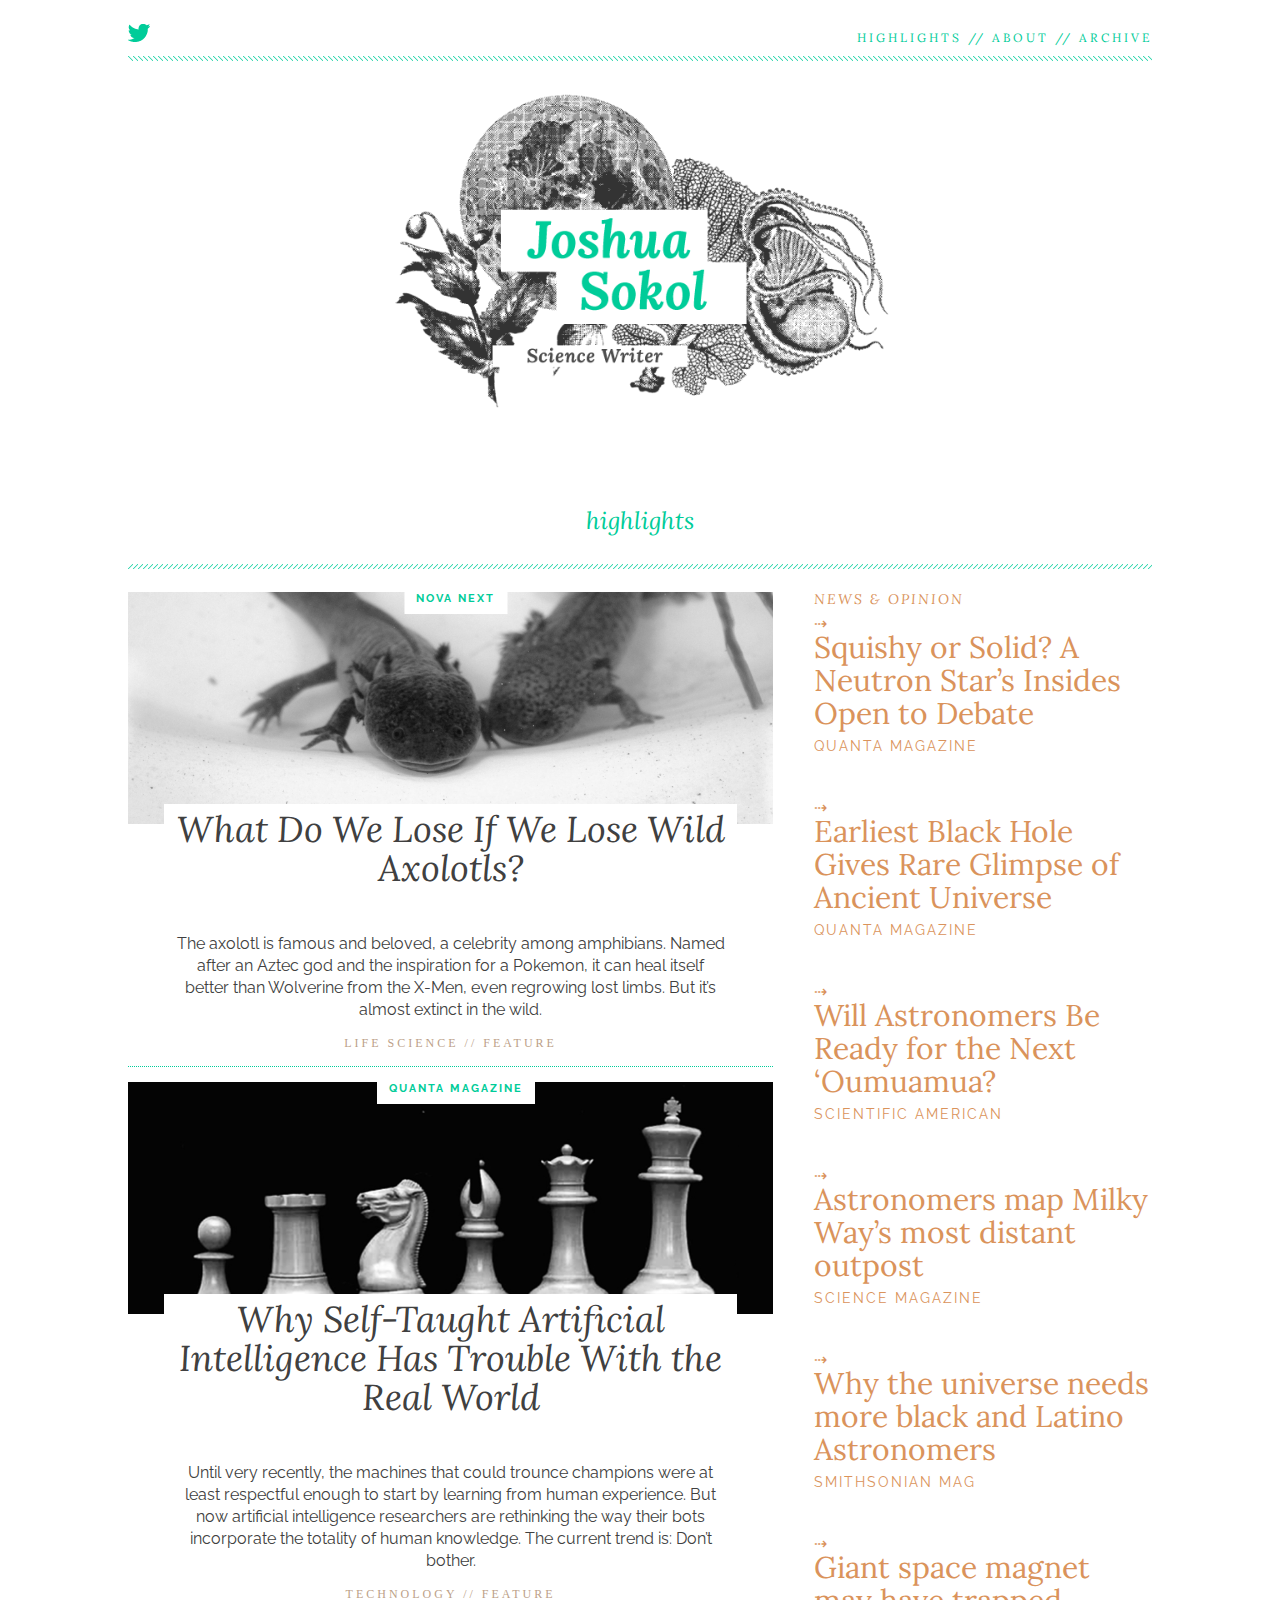
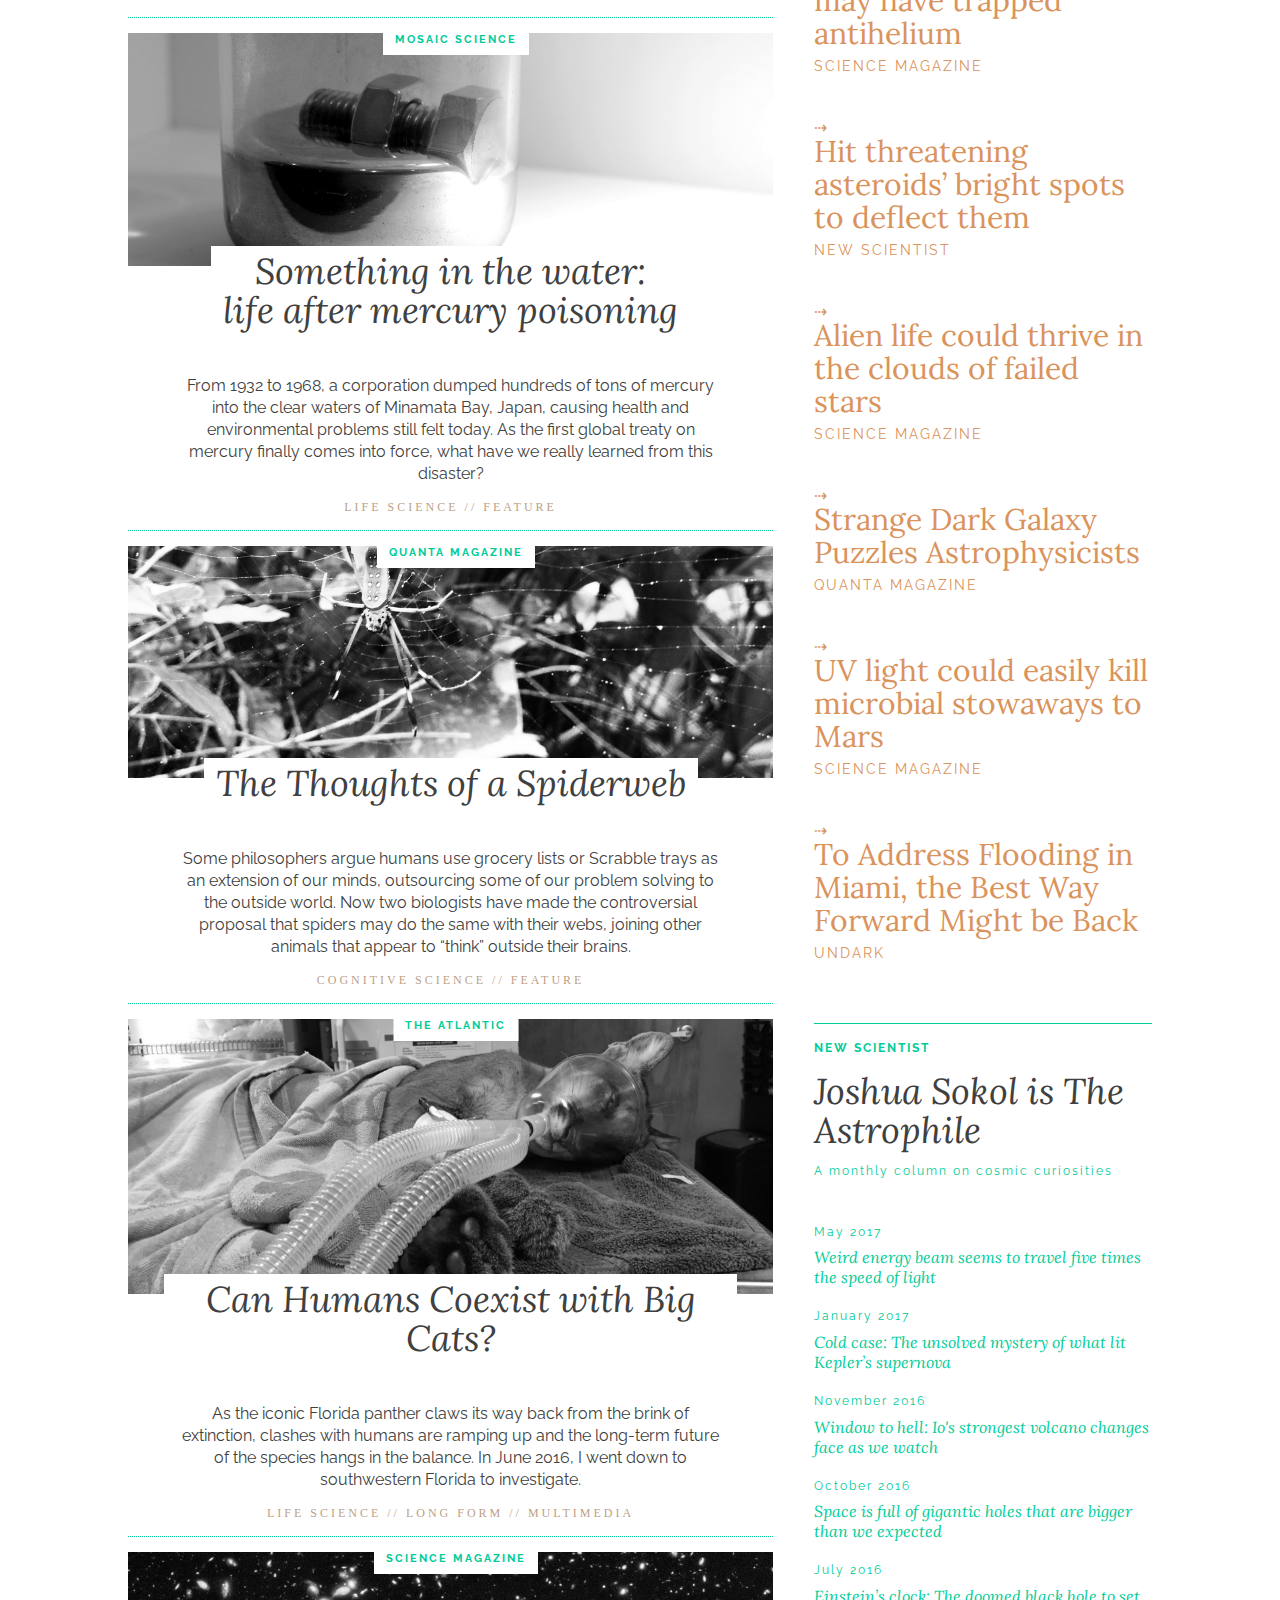
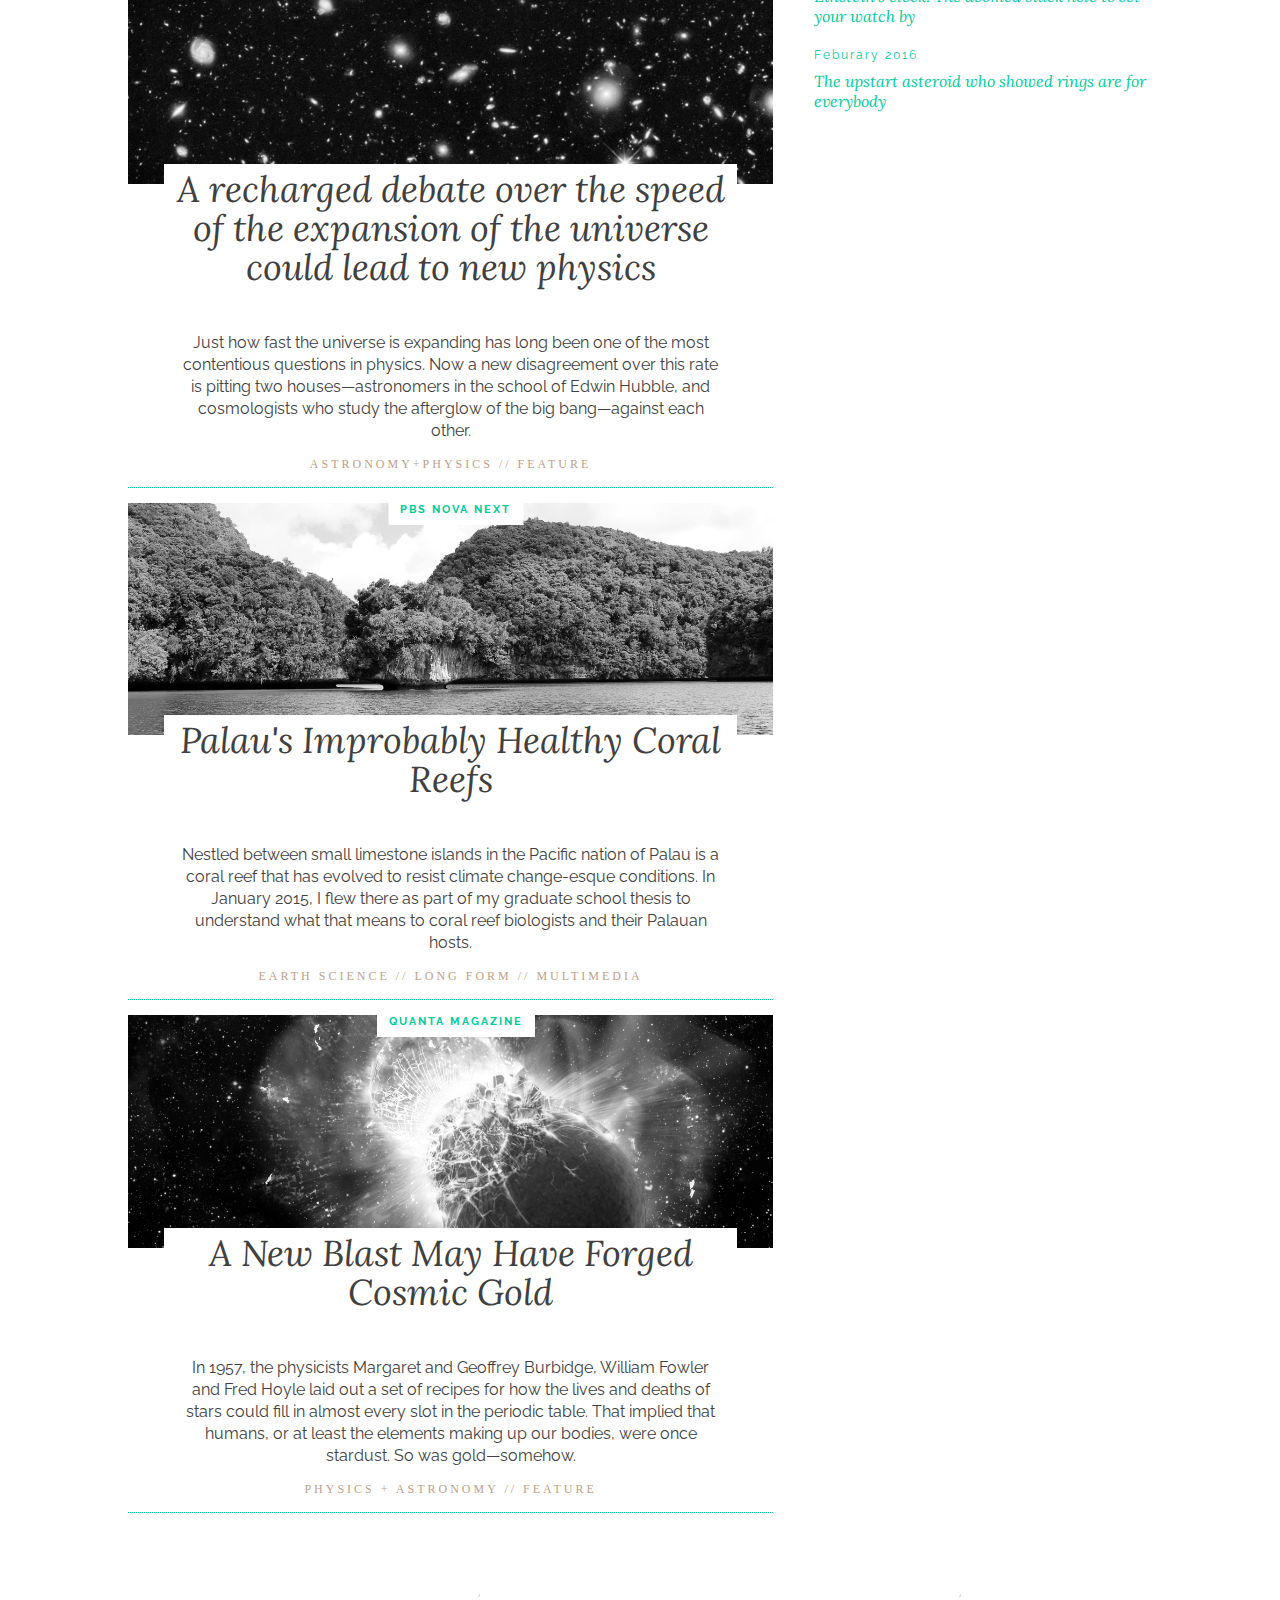
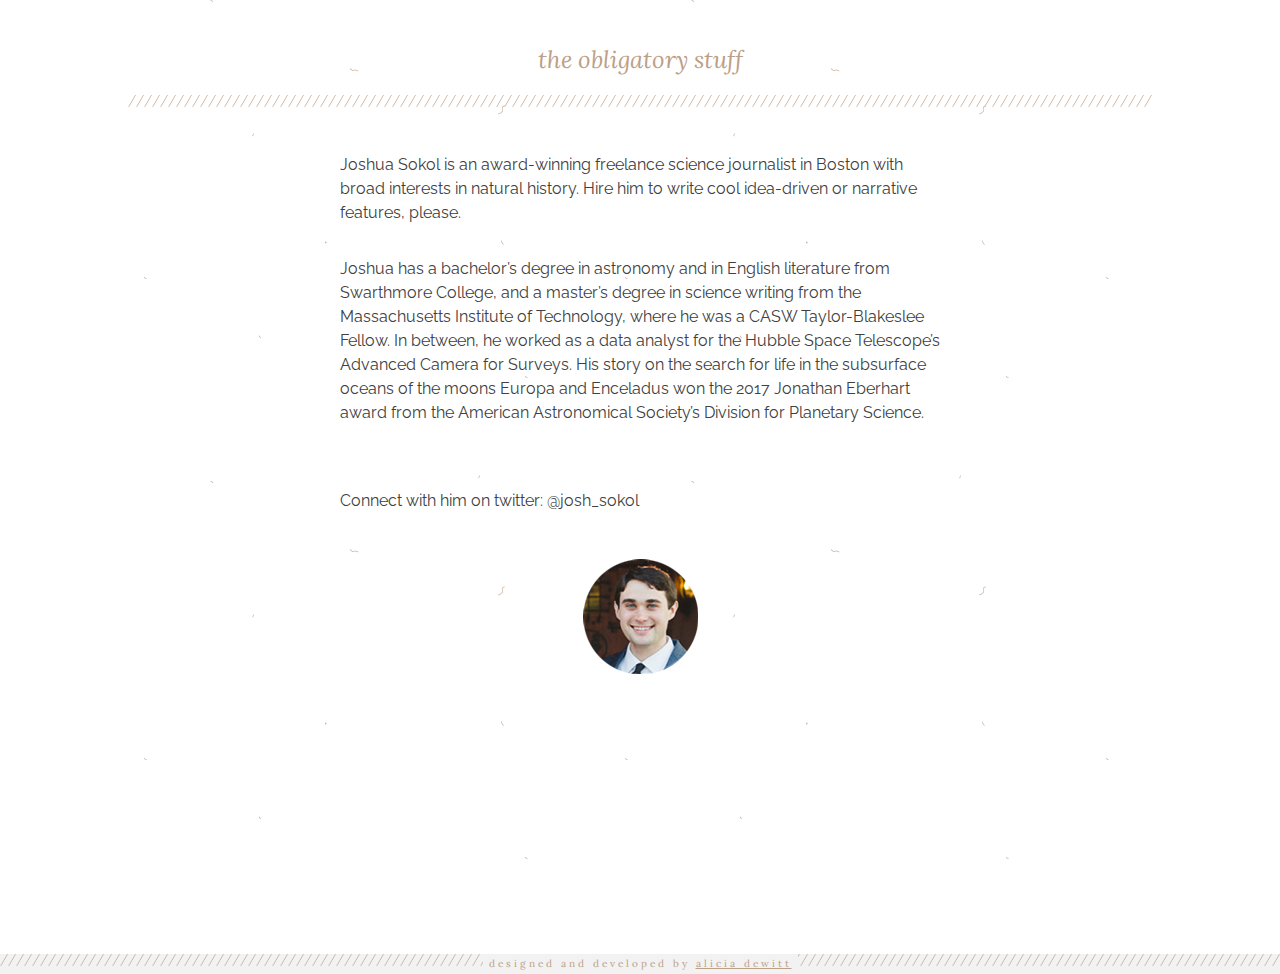
==== commit 7e2a8edd: "images for new features" ====
--- a/index.html
+++ b/index.html
@@ -30,7 +30,7 @@
         <div class="main">
           <div class="clipsA">
             <h3>NOVA Next</h3>
-            <a href="http://www.pbs.org/wgbh/nova/next/nature/saving-axolotls/" target="_blank"><div class="fullWidth"><img src="images/minamata-mercury.jpg"></div></a>
+            <a href="http://www.pbs.org/wgbh/nova/next/nature/saving-axolotls/" target="_blank"><div class="fullWidth"><img src="images/axolotls.jpg"></div></a>
             <h1><a href="http://www.pbs.org/wgbh/nova/next/nature/saving-axolotls/" target="_blank">What Do We Lose If We Lose Wild Axolotls?</a></h1>
             <p class="tease-text">The axolotl is famous and beloved, a celebrity among amphibians. Named after an Aztec god and the inspiration for a Pokemon, it can heal itself better than Wolverine from the X-Men, even regrowing lost limbs. But it’s almost extinct in the wild.</p>
             <p class="tags">Life Science // Feature</p>
@@ -38,7 +38,7 @@
 
           <div class="clipsA">
             <h3>Quanta Magazine</h3>
-            <a href="https://www.quantamagazine.org/why-self-taught-artificial-intelligence-has-trouble-with-the-real-world-20180221/" target="_blank"><div class="fullWidth"><img src="images/minamata-mercury.jpg"></div></a>
+            <a href="https://www.quantamagazine.org/why-self-taught-artificial-intelligence-has-trouble-with-the-real-world-20180221/" target="_blank"><div class="fullWidth"><img src="images/chess-pieces.jpg"></div></a>
             <h1><a href="https://www.quantamagazine.org/why-self-taught-artificial-intelligence-has-trouble-with-the-real-world-20180221/" target="_blank">Why Self-Taught Artificial Intelligence Has Trouble With the Real World</a></h1>
             <p class="tease-text">Until very recently, the machines that could trounce champions were at least respectful enough to start by learning from human experience. But now artificial intelligence researchers are rethinking the way their bots incorporate the totality of human knowledge. The current trend is: Don’t bother.</p>
             <p class="tags">Technology // Feature</p>
